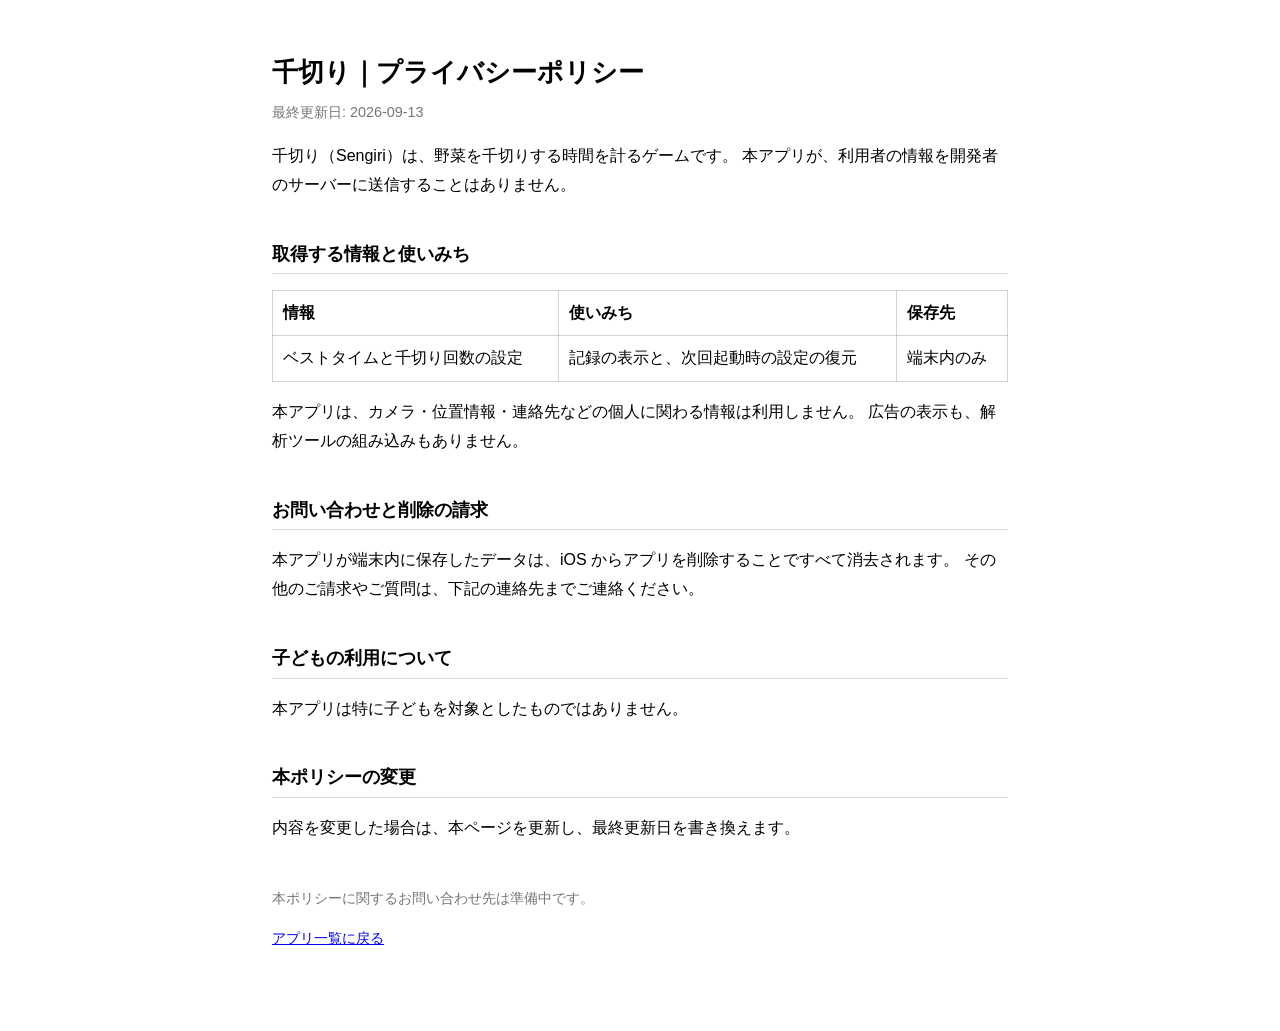
==== docs/privacy/sengiri.html @ dfda7893 "Write a privacy policy page per app AdMob will not publish a consent message without a privacy polic" ====
<!DOCTYPE html>
<html lang="ja">
<head>
<meta charset="utf-8">
<meta name="viewport" content="width=device-width, initial-scale=1">
<title>千切り｜プライバシーポリシー</title>
<link rel="stylesheet" href="style.css">
</head>
<body>
<h1>千切り｜プライバシーポリシー</h1>
<p class="updated">最終更新日: 2026-09-13</p>
<p>千切り（Sengiri）は、野菜を千切りする時間を計るゲームです。
本アプリが、利用者の情報を開発者のサーバーに送信することはありません。</p>

<h2>取得する情報と使いみち</h2>
<table>
<tr><th>情報</th><th>使いみち</th><th>保存先</th></tr>
<tr><td>ベストタイムと千切り回数の設定</td><td>記録の表示と、次回起動時の設定の復元</td><td>端末内のみ</td></tr>
</table>
<p>本アプリは、カメラ・位置情報・連絡先などの個人に関わる情報は利用しません。
広告の表示も、解析ツールの組み込みもありません。</p>

<h2>お問い合わせと削除の請求</h2>
<p>本アプリが端末内に保存したデータは、iOS からアプリを削除することですべて消去されます。
その他のご請求やご質問は、下記の連絡先までご連絡ください。</p>

<h2>子どもの利用について</h2>
<p>本アプリは特に子どもを対象としたものではありません。</p>

<h2>本ポリシーの変更</h2>
<p>内容を変更した場合は、本ページを更新し、最終更新日を書き換えます。</p>
<footer>
<p>本ポリシーに関するお問い合わせ先は準備中です。</p>
<p><a href="./">アプリ一覧に戻る</a></p>
</footer>
</body>
</html>
---- docs/privacy/style.css ----
/* プライバシーポリシーのページ共通のスタイル。読めれば十分なので最小限にする。 */
:root { color-scheme: light dark; }
body {
  margin: 0 auto;
  padding: 32px 20px 64px;
  max-width: 46rem;
  font-family: -apple-system, BlinkMacSystemFont, "Hiragino Sans", "Noto Sans JP", sans-serif;
  line-height: 1.8;
}
h1 { font-size: 1.6rem; margin-bottom: 0.2em; }
h2 { font-size: 1.15rem; margin-top: 2em; border-bottom: 1px solid rgba(128,128,128,0.3); padding-bottom: 0.2em; }
.updated { color: #767676; font-size: 0.9rem; margin-top: 0; }
table { border-collapse: collapse; width: 100%; }
th, td { border: 1px solid rgba(128,128,128,0.35); padding: 8px 10px; text-align: left; vertical-align: top; }
footer { margin-top: 3em; font-size: 0.9rem; color: #767676; }
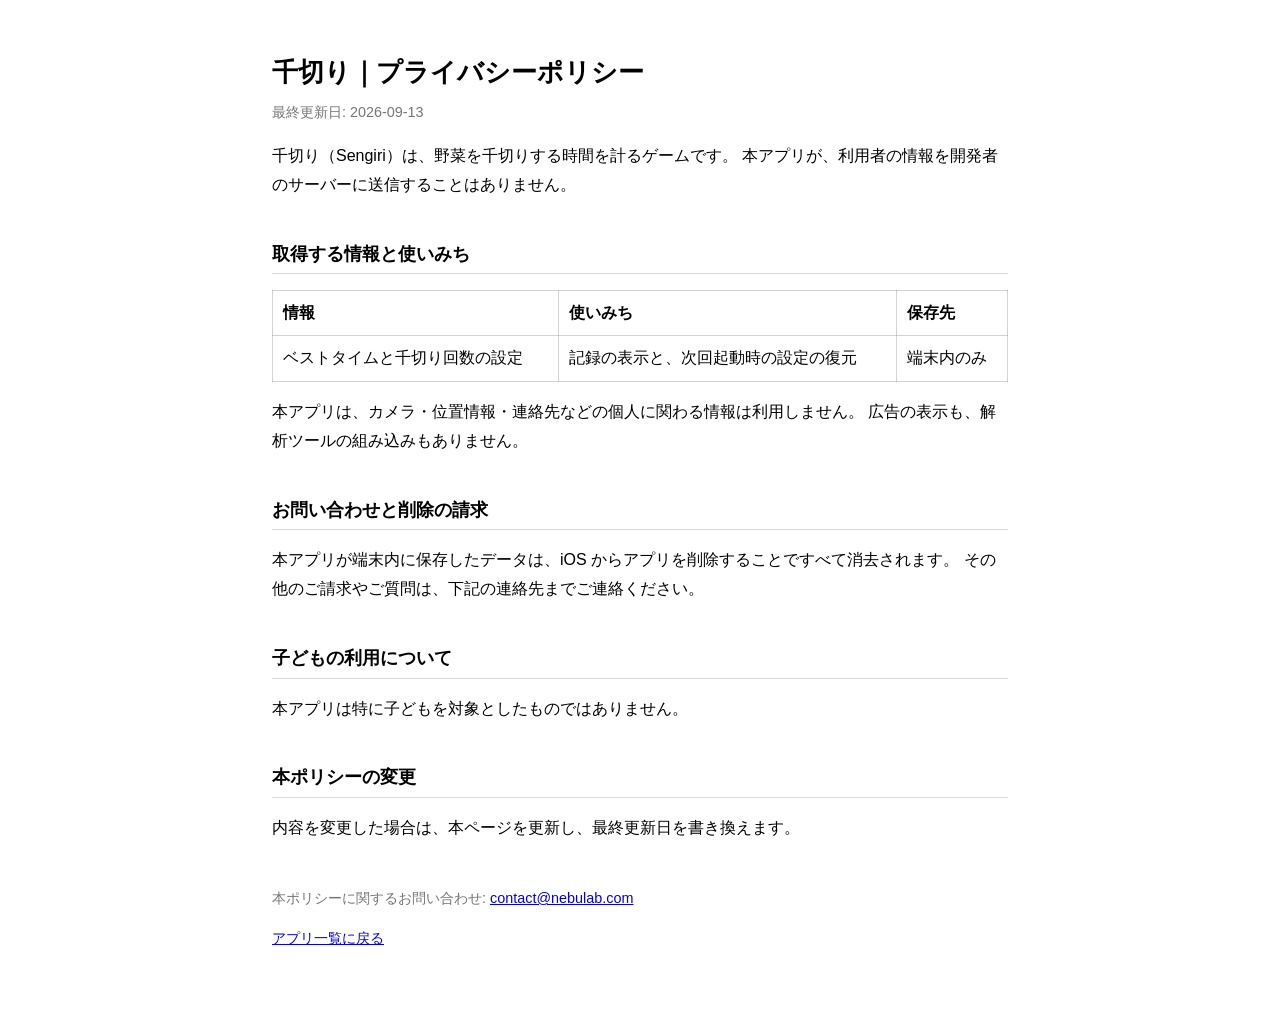
==== commit 1922bfa6: "Add the contact address to the privacy pages Note in the README that these pages are headed for the " ====
--- a/docs/privacy/sengiri.html
+++ b/docs/privacy/sengiri.html
@@ -30,7 +30,7 @@
 <h2>本ポリシーの変更</h2>
 <p>内容を変更した場合は、本ページを更新し、最終更新日を書き換えます。</p>
 <footer>
-<p>本ポリシーに関するお問い合わせ先は準備中です。</p>
+<p>本ポリシーに関するお問い合わせ: <a href="mailto:contact@nebulab.com">contact@nebulab.com</a></p>
 <p><a href="./">アプリ一覧に戻る</a></p>
 </footer>
 </body>
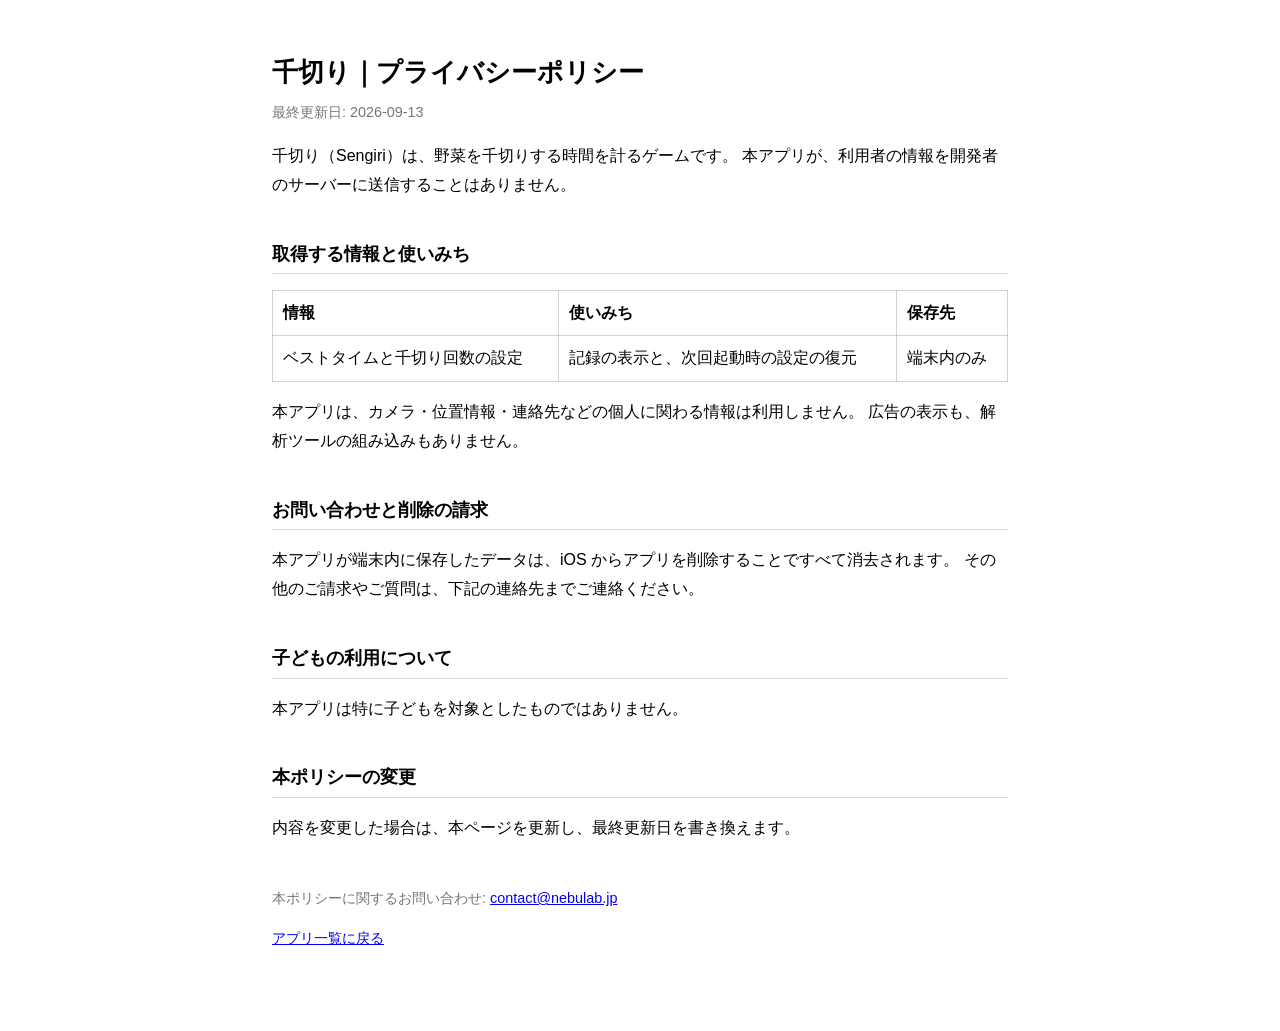
==== commit e4e477c7: "Correct the contact domain to nebulab.jp The address on the published privacy pages had the wrong TL" ====
--- a/docs/privacy/sengiri.html
+++ b/docs/privacy/sengiri.html
@@ -30,7 +30,7 @@
 <h2>本ポリシーの変更</h2>
 <p>内容を変更した場合は、本ページを更新し、最終更新日を書き換えます。</p>
 <footer>
-<p>本ポリシーに関するお問い合わせ: <a href="mailto:contact@nebulab.com">contact@nebulab.com</a></p>
+<p>本ポリシーに関するお問い合わせ: <a href="mailto:contact@nebulab.jp">contact@nebulab.jp</a></p>
 <p><a href="./">アプリ一覧に戻る</a></p>
 </footer>
 </body>
